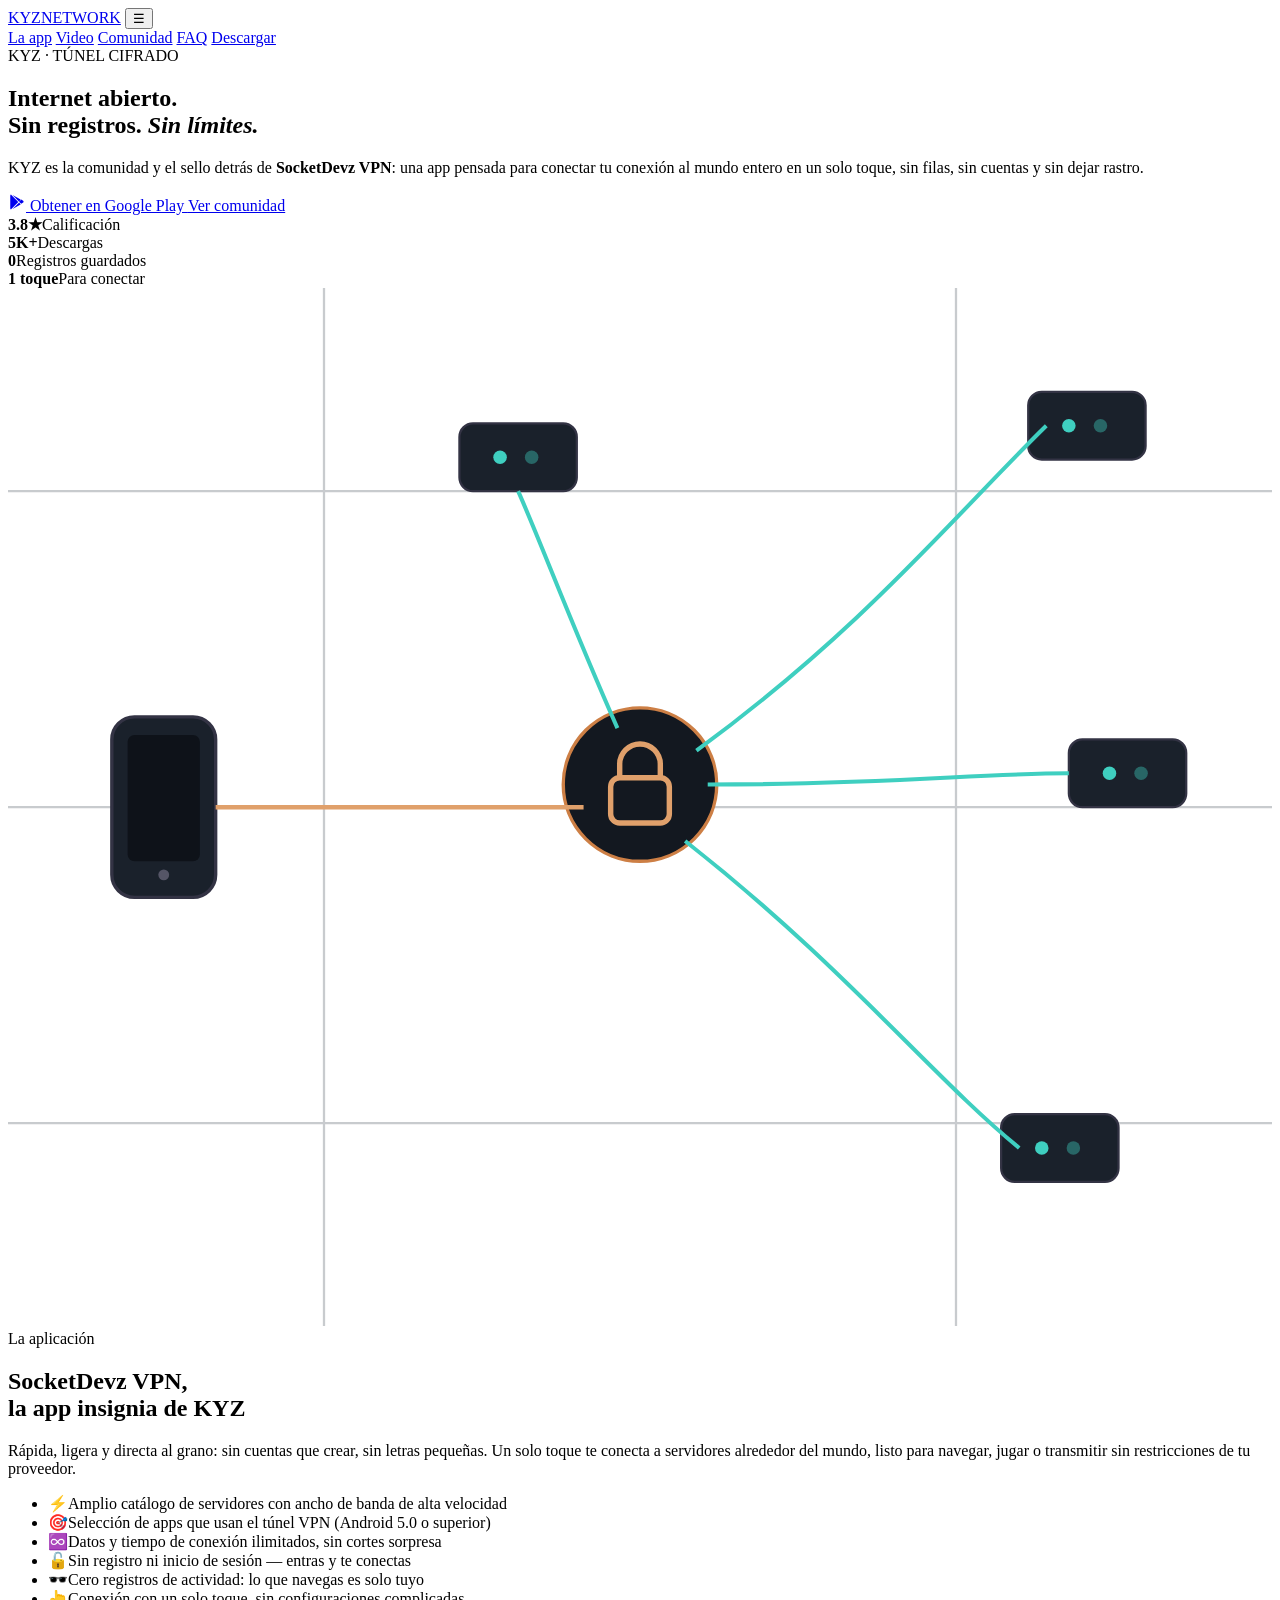
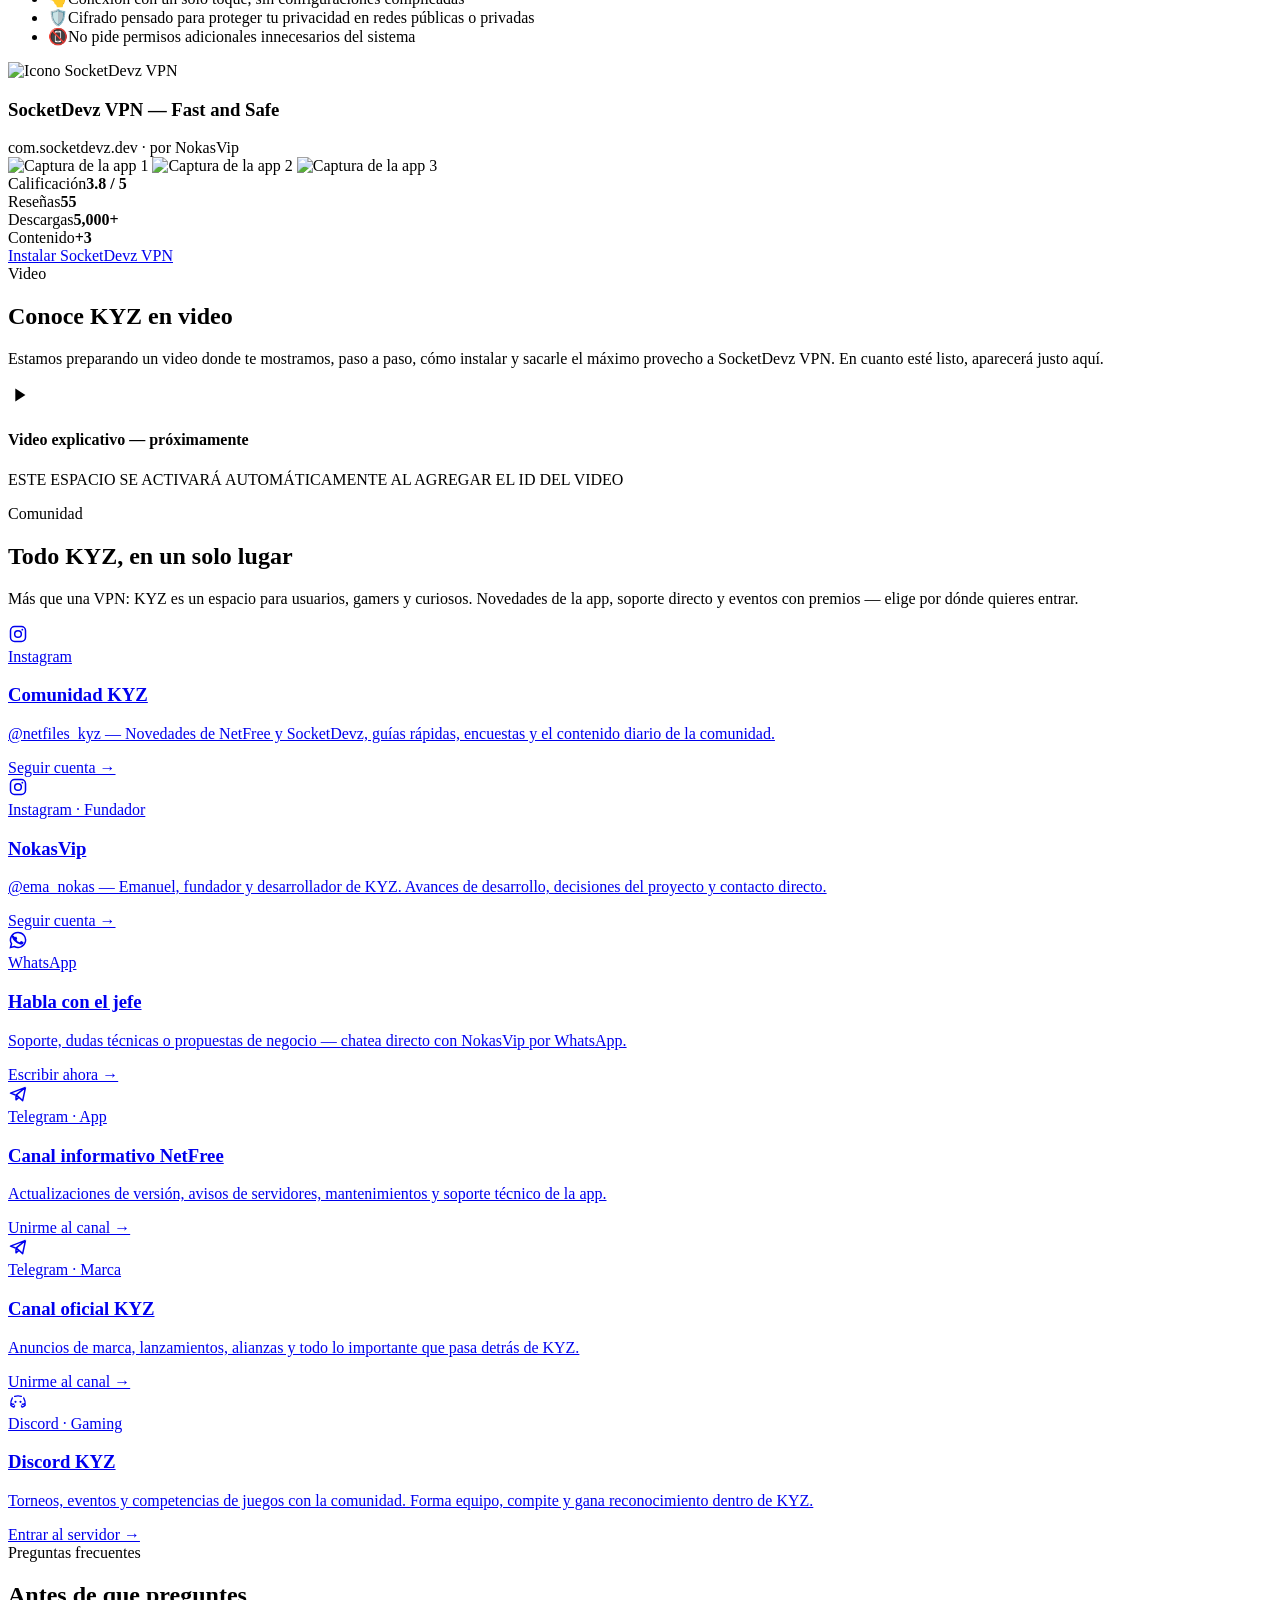
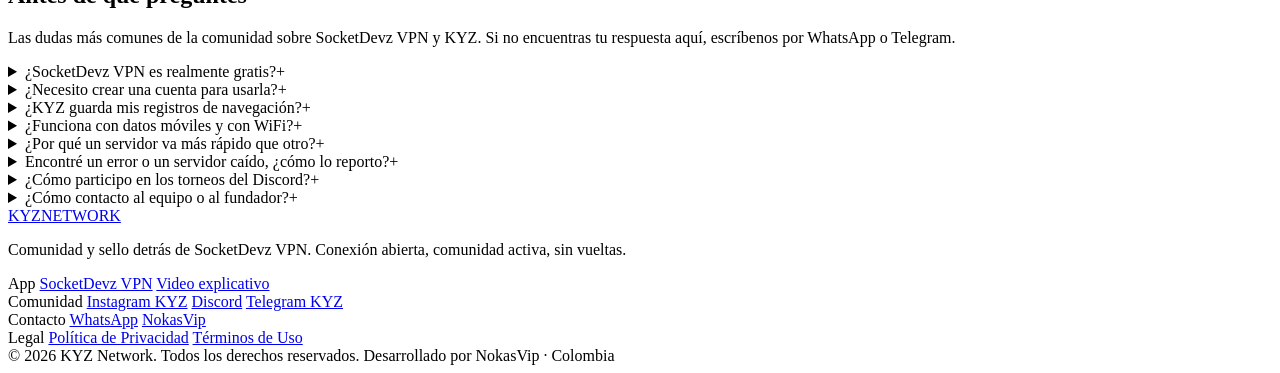
==== index.html @ 9f4a314d "Create index.html" ====
<!DOCTYPE html>
<html lang="es">
<head>
<meta charset="UTF-8">
<meta name="viewport" content="width=device-width, initial-scale=1.0">
<title>KYZ — Comunidad &amp; SocketDevz VPN</title>
<meta name="description" content="KYZ es la comunidad detrás de SocketDevz VPN: conexión libre, comunidad activa y eventos gamer en Discord.">
<meta property="og:title" content="KYZ — Comunidad & SocketDevz VPN">
<meta property="og:description" content="Internet abierto, sin registros y sin límites. Descubre SocketDevz VPN y únete a la comunidad KYZ.">
<meta property="og:type" content="website">
<meta property="og:image" content="https://play-lh.googleusercontent.com/HgV73Gt79AcwJg-j3EZUh3i4ntJRqzrn6laR-VOCdUyyvCtZa-b-gWoMpZCBPGGfjjlmGzwluLI55h9o-TZRcw=w512-h512">
<link rel="icon" href="https://play-lh.googleusercontent.com/HgV73Gt79AcwJg-j3EZUh3i4ntJRqzrn6laR-VOCdUyyvCtZa-b-gWoMpZCBPGGfjjlmGzwluLI55h9o-TZRcw=w60-h60">
<link rel="preconnect" href="https://fonts.googleapis.com">
<link rel="preconnect" href="https://fonts.gstatic.com" crossorigin>
<link href="https://fonts.googleapis.com/css2?family=Space+Grotesk:wght@500;600;700&family=JetBrains+Mono:wght@400;500;600&family=Inter:wght@400;500;600;700&display=swap" rel="stylesheet">
<link rel="stylesheet" href="assets/style.css">
</head>
<body>

<header>
  <nav>
    <a href="index.html" class="brand"><span class="dot"></span>KYZ<span class="sub">NETWORK</span></a>
    <button class="nav-toggle" id="navToggle" aria-label="Abrir menú">☰</button>
    <div class="nav-links" id="navLinks">
      <a href="#app">La app</a>
      <a href="#video">Video</a>
      <a href="#comunidad">Comunidad</a>
      <a href="#faq">FAQ</a>
      <a class="nav-cta" href="https://play.google.com/store/apps/details?id=com.socketdevz.dev&pcampaignid=web_share" target="_blank" rel="noopener">Descargar</a>
    </div>
  </nav>
</header>

<main>

  <!-- HERO -->
  <section class="hero">
    <div class="wrap hero-grid">
      <div>
        <span class="eyebrow">KYZ · TÚNEL CIFRADO</span>
        <h1>Internet abierto.<br>Sin registros. <em>Sin límites.</em></h1>
        <p class="lead">KYZ es la comunidad y el sello detrás de <strong>SocketDevz VPN</strong>: una app pensada para conectar tu conexión al mundo entero en un solo toque, sin filas, sin cuentas y sin dejar rastro.</p>
        <div class="hero-actions">
          <a class="btn btn-primary" href="https://play.google.com/store/apps/details?id=com.socketdevz.dev&pcampaignid=web_share" target="_blank" rel="noopener">
            <svg width="18" height="18" viewBox="0 0 24 24" fill="none"><path d="M3 20.5V3.5C3 2.9 3.35 2.4 3.85 2.15L13.7 12L3.85 21.85C3.35 21.6 3 21.1 3 20.5Z" fill="currentColor"/><path d="M16.8 8.8L6.05 2.65L14.9 11.5L16.8 8.8Z" fill="currentColor"/><path d="M20.2 10.3L17.6 8.8L14.9 11.5L17.6 14.2L20.2 12.7C21 12.25 21 10.75 20.2 10.3Z" fill="currentColor"/><path d="M6.05 21.35L16.8 15.2L14.9 12.5L6.05 21.35Z" fill="currentColor"/></svg>
            Obtener en Google Play
          </a>
          <a class="btn btn-ghost" href="#comunidad">Ver comunidad</a>
        </div>
        <div class="hero-stats">
          <div><b>3.8★</b><span>Calificación</span></div>
          <div><b>5K+</b><span>Descargas</span></div>
          <div><b>0</b><span>Registros guardados</span></div>
          <div><b>1 toque</b><span>Para conectar</span></div>
        </div>
      </div>

      <div class="netviz">
        <svg viewBox="0 0 560 460" xmlns="http://www.w3.org/2000/svg">
          <!-- background grid -->
          <g opacity="0.25">
            <line x1="0" y1="90" x2="560" y2="90" stroke="#2a3340" stroke-width="1"/>
            <line x1="0" y1="230" x2="560" y2="230" stroke="#2a3340" stroke-width="1"/>
            <line x1="0" y1="370" x2="560" y2="370" stroke="#2a3340" stroke-width="1"/>
            <line x1="140" y1="0" x2="140" y2="460" stroke="#2a3340" stroke-width="1"/>
            <line x1="420" y1="0" x2="420" y2="460" stroke="#2a3340" stroke-width="1"/>
          </g>

          <!-- device -->
          <g transform="translate(46,190)">
            <rect x="0" y="0" width="46" height="80" rx="10" fill="#1a212b" stroke="#334" stroke-width="1.5"/>
            <rect x="7" y="8" width="32" height="56" rx="3" fill="#0e1219"/>
            <circle cx="23" cy="70" r="2.4" fill="#556"/>
          </g>

          <!-- lock / tunnel core -->
          <g class="lock-glow" transform="translate(255,195)">
            <circle cx="25" cy="25" r="34" fill="#131820" stroke="#cd7f45" stroke-width="1.5"/>
            <rect x="12" y="22" width="26" height="20" rx="4" fill="none" stroke="#e0a06b" stroke-width="2.4"/>
            <path d="M16 22V16a9 9 0 0 1 18 0v6" fill="none" stroke="#e0a06b" stroke-width="2.4"/>
          </g>

          <!-- server nodes -->
          <g>
            <rect x="452" y="46" width="52" height="30" rx="6" fill="#1a212b" stroke="#334"/>
            <circle class="pulse-node" cx="470" cy="61" r="3" fill="#3fcfc0"/>
            <circle cx="484" cy="61" r="3" fill="#3fcfc0" opacity="0.4"/>

            <rect x="470" y="200" width="52" height="30" rx="6" fill="#1a212b" stroke="#334"/>
            <circle class="pulse-node" cx="488" cy="215" r="3" fill="#3fcfc0"/>
            <circle cx="502" cy="215" r="3" fill="#3fcfc0" opacity="0.4"/>

            <rect x="440" y="366" width="52" height="30" rx="6" fill="#1a212b" stroke="#334"/>
            <circle class="pulse-node" cx="458" cy="381" r="3" fill="#3fcfc0"/>
            <circle cx="472" cy="381" r="3" fill="#3fcfc0" opacity="0.4"/>

            <rect x="200" y="60" width="52" height="30" rx="6" fill="#1a212b" stroke="#334"/>
            <circle class="pulse-node" cx="218" cy="75" r="3" fill="#3fcfc0"/>
            <circle cx="232" cy="75" r="3" fill="#3fcfc0" opacity="0.4"/>
          </g>

          <!-- connecting lines: device -> lock -->
          <path class="dash-line" d="M92 230 H255" stroke="#e0a06b" stroke-width="2" fill="none"/>

          <!-- lock -> servers -->
          <path class="dash-line" d="M305 205 C 380 150, 420 100, 460 61" stroke="#3fcfc0" stroke-width="1.8" fill="none"/>
          <path class="dash-line" d="M310 220 C 390 220, 430 215, 470 215" stroke="#3fcfc0" stroke-width="1.8" fill="none"/>
          <path class="dash-line" d="M300 245 C 370 300, 410 350, 448 381" stroke="#3fcfc0" stroke-width="1.8" fill="none"/>
          <path class="dash-line" d="M270 195 C 250 150, 235 110, 226 90" stroke="#3fcfc0" stroke-width="1.8" fill="none"/>
        </svg>
      </div>
    </div>
  </section>

  <!-- APP -->
  <section class="section" id="app">
    <div class="wrap">
      <div class="section-head">
        <span class="eyebrow">La aplicación</span>
        <h2>SocketDevz VPN,<br>la app insignia de KYZ</h2>
        <p>Rápida, ligera y directa al grano: sin cuentas que crear, sin letras pequeñas. Un solo toque te conecta a servidores alrededor del mundo, listo para navegar, jugar o transmitir sin restricciones de tu proveedor.</p>
      </div>

      <div class="app-layout">
        <ul class="feature-list">
          <li><span class="ic">⚡</span>Amplio catálogo de servidores con ancho de banda de alta velocidad</li>
          <li><span class="ic">🎯</span>Selección de apps que usan el túnel VPN (Android 5.0 o superior)</li>
          <li><span class="ic">♾️</span>Datos y tiempo de conexión ilimitados, sin cortes sorpresa</li>
          <li><span class="ic">🔓</span>Sin registro ni inicio de sesión — entras y te conectas</li>
          <li><span class="ic">🕶️</span>Cero registros de actividad: lo que navegas es solo tuyo</li>
          <li><span class="ic">👆</span>Conexión con un solo toque, sin configuraciones complicadas</li>
          <li><span class="ic">🛡️</span>Cifrado pensado para proteger tu privacidad en redes públicas o privadas</li>
          <li><span class="ic">📵</span>No pide permisos adicionales innecesarios del sistema</li>
        </ul>

        <div class="app-card">
          <div class="app-card-top">
            <img src="https://play-lh.googleusercontent.com/HgV73Gt79AcwJg-j3EZUh3i4ntJRqzrn6laR-VOCdUyyvCtZa-b-gWoMpZCBPGGfjjlmGzwluLI55h9o-TZRcw=w120-h120" alt="Icono SocketDevz VPN">
            <div>
              <h3>SocketDevz VPN — Fast and Safe</h3>
              <div class="meta">com.socketdevz.dev · por NokasVip</div>
            </div>
          </div>

          <div class="app-shots">
            <img src="https://play-lh.googleusercontent.com/kpufwddsK35PontYFR58kqiR_gcnRiL9b1ppUeVMZUDmXOJ41Vch7_exWvfzFuwjMFOMA_sPliMysrZkA3ss7g=w400-h296" alt="Captura de la app 1">
            <img src="https://play-lh.googleusercontent.com/v2ulGV4qvFCuJkTtiyVRS0Gmw04Jya9MuGTbmaxmeIjUYEBbyZ6MdJTQI-BRJe6zUXY4K7ER2O-Vr5y41Em5PQ=w400-h296" alt="Captura de la app 2">
            <img src="https://play-lh.googleusercontent.com/PsmgxaIQ5iQRdXKcPFmwSKSr884DgyBAXEH95DrENH3SBABA8JDO1k5ge61svOSdsrD-LC7poqKqOUCTXlk8vYw=w400-h296" alt="Captura de la app 3">
          </div>

          <div class="rating">
            <div><span>Calificación</span><b>3.8 / 5</b></div>
            <div><span>Reseñas</span><b>55</b></div>
            <div><span>Descargas</span><b>5,000+</b></div>
            <div><span>Contenido</span><b>+3</b></div>
          </div>

          <a class="btn btn-primary" href="https://play.google.com/store/apps/details?id=com.socketdevz.dev&pcampaignid=web_share" target="_blank" rel="noopener">Instalar SocketDevz VPN</a>
        </div>
      </div>
    </div>
  </section>

  <!-- VIDEO -->
  <section class="section" id="video">
    <div class="wrap">
      <div class="section-head">
        <span class="eyebrow">Video</span>
        <h2>Conoce KYZ en video</h2>
        <p>Estamos preparando un video donde te mostramos, paso a paso, cómo instalar y sacarle el máximo provecho a SocketDevz VPN. En cuanto esté listo, aparecerá justo aquí.</p>
      </div>

      <!--
        Cuando tengas el video en YouTube, reemplaza VIDEO_ID_AQUI en el script
        de más abajo (buscar: const YOUTUBE_VIDEO_ID) con el ID de tu video.
        Ejemplo: si tu link es https://www.youtube.com/watch?v=ABC12345678
        el ID es: ABC12345678
      -->
      <div class="video-frame" id="videoFrame">
        <div class="inner" id="videoPlaceholder">
          <div class="play-ic">
            <svg width="22" height="22" viewBox="0 0 24 24" fill="none"><path d="M8 5v14l11-7L8 5z" fill="currentColor"/></svg>
          </div>
          <h4>Video explicativo — próximamente</h4>
          <p>ESTE ESPACIO SE ACTIVARÁ AUTOMÁTICAMENTE AL AGREGAR EL ID DEL VIDEO</p>
        </div>
        <div id="yt-embed-holder"></div>
      </div>
    </div>
  </section>

  <!-- COMUNIDAD -->
  <section class="section" id="comunidad">
    <div class="wrap">
      <div class="section-head">
        <span class="eyebrow">Comunidad</span>
        <h2>Todo KYZ, en un solo lugar</h2>
        <p>Más que una VPN: KYZ es un espacio para usuarios, gamers y curiosos. Novedades de la app, soporte directo y eventos con premios — elige por dónde quieres entrar.</p>
      </div>

      <div class="comm-grid">

        <a class="comm-card" href="https://www.instagram.com/netfiles_kyz" target="_blank" rel="noopener">
          <div class="comm-icon">
            <svg width="20" height="20" viewBox="0 0 24 24" fill="none"><rect x="3" y="3" width="18" height="18" rx="5" stroke="currentColor" stroke-width="1.8"/><circle cx="12" cy="12" r="4" stroke="currentColor" stroke-width="1.8"/><circle cx="17.2" cy="6.8" r="1.1" fill="currentColor"/></svg>
          </div>
          <span class="tag">Instagram</span>
          <h3>Comunidad KYZ</h3>
          <p>@netfiles_kyz — Novedades de NetFree y SocketDevz, guías rápidas, encuestas y el contenido diario de la comunidad.</p>
          <span class="go">Seguir cuenta →</span>
        </a>

        <a class="comm-card" href="https://www.instagram.com/ema_nokas" target="_blank" rel="noopener">
          <div class="comm-icon">
            <svg width="20" height="20" viewBox="0 0 24 24" fill="none"><rect x="3" y="3" width="18" height="18" rx="5" stroke="currentColor" stroke-width="1.8"/><circle cx="12" cy="12" r="4" stroke="currentColor" stroke-width="1.8"/><circle cx="17.2" cy="6.8" r="1.1" fill="currentColor"/></svg>
          </div>
          <span class="tag">Instagram · Fundador</span>
          <h3>NokasVip</h3>
          <p>@ema_nokas — Emanuel, fundador y desarrollador de KYZ. Avances de desarrollo, decisiones del proyecto y contacto directo.</p>
          <span class="go">Seguir cuenta →</span>
        </a>

        <a class="comm-card" href="https://wa.me/573505715452" target="_blank" rel="noopener">
          <div class="comm-icon">
            <svg width="20" height="20" viewBox="0 0 24 24" fill="none"><path d="M12 3a9 9 0 0 0-7.8 13.5L3 21l4.6-1.2A9 9 0 1 0 12 3Z" stroke="currentColor" stroke-width="1.8"/><path d="M8.5 8.6c.2-.6.7-.6 1-.6.3 0 .5 0 .7.5.2.5.7 1.6.7 1.8.1.1.1.3 0 .5-.1.2-.2.3-.4.5-.2.2-.4.4-.2.7.2.4 1 1.6 2.1 2.2 1.4.8 1.5.5 1.8.4.3-.1.9-.9 1.1-1.2.2-.3.4-.3.7-.2.3.1 1.8.9 2.1 1 .3.1.5.2.5.4 0 .1 0 .8-.3 1.5-.3.7-1.7 1.4-2.3 1.4-.6 0-1.3.1-4.3-1.3-3.6-1.7-5.9-5.5-6-5.8-.2-.2-1-1.3-1-2.5 0-1.2.6-1.8.8-2Z" fill="currentColor"/></svg>
          </div>
          <span class="tag">WhatsApp</span>
          <h3>Habla con el jefe</h3>
          <p>Soporte, dudas técnicas o propuestas de negocio — chatea directo con NokasVip por WhatsApp.</p>
          <span class="go">Escribir ahora →</span>
        </a>

        <a class="comm-card" href="https://t.me/NetfreeJTCanal" target="_blank" rel="noopener">
          <div class="comm-icon">
            <svg width="20" height="20" viewBox="0 0 24 24" fill="none"><path d="M21 4 3 11l6 2.2M21 4l-3.4 16-7.6-6.8M21 4 9.6 13.4M9.6 13.4V19l3-2.6" stroke="currentColor" stroke-width="1.8" stroke-linejoin="round"/></svg>
          </div>
          <span class="tag">Telegram · App</span>
          <h3>Canal informativo NetFree</h3>
          <p>Actualizaciones de versión, avisos de servidores, mantenimientos y soporte técnico de la app.</p>
          <span class="go">Unirme al canal →</span>
        </a>

        <a class="comm-card" href="https://t.me/KYZ_CANAL" target="_blank" rel="noopener">
          <div class="comm-icon">
            <svg width="20" height="20" viewBox="0 0 24 24" fill="none"><path d="M21 4 3 11l6 2.2M21 4l-3.4 16-7.6-6.8M21 4 9.6 13.4M9.6 13.4V19l3-2.6" stroke="currentColor" stroke-width="1.8" stroke-linejoin="round"/></svg>
          </div>
          <span class="tag">Telegram · Marca</span>
          <h3>Canal oficial KYZ</h3>
          <p>Anuncios de marca, lanzamientos, alianzas y todo lo importante que pasa detrás de KYZ.</p>
          <span class="go">Unirme al canal →</span>
        </a>

        <a class="comm-card" href="https://discord.gg/exyddnV3CE" target="_blank" rel="noopener">
          <div class="comm-icon">
            <svg width="20" height="20" viewBox="0 0 24 24" fill="none"><path d="M8 6.5c2.7-1 5.3-1 8 0M7 15.8c-2 .5-2.6-.4-3-1M17 15.8c2 .5 2.6-.4 3-1M5.2 8.3c-1.7 3-2 6.6-1.8 8.7 1.5 1.5 3.6 2.3 3.6 2.3l.9-1.5M18.8 8.3c1.7 3 2 6.6 1.8 8.7-1.5 1.5-3.6 2.3-3.6 2.3l-.9-1.5" stroke="currentColor" stroke-width="1.6" stroke-linecap="round"/><circle cx="9" cy="13" r="1.3" fill="currentColor"/><circle cx="15" cy="13" r="1.3" fill="currentColor"/></svg>
          </div>
          <span class="tag">Discord · Gaming</span>
          <h3>Discord KYZ</h3>
          <p>Torneos, eventos y competencias de juegos con la comunidad. Forma equipo, compite y gana reconocimiento dentro de KYZ.</p>
          <span class="go">Entrar al servidor →</span>
        </a>

      </div>
    </div>
  </section>

  <!-- FAQ -->
  <section class="section" id="faq">
    <div class="wrap">
      <div class="section-head">
        <span class="eyebrow">Preguntas frecuentes</span>
        <h2>Antes de que preguntes</h2>
        <p>Las dudas más comunes de la comunidad sobre SocketDevz VPN y KYZ. Si no encuentras tu respuesta aquí, escríbenos por WhatsApp o Telegram.</p>
      </div>

      <div class="faq-list">
        <details class="faq-item">
          <summary>¿SocketDevz VPN es realmente gratis?<span class="plus">+</span></summary>
          <div class="faq-a">Sí. La app es gratuita, sin costo de entrada y sin límite de tiempo de uso. No necesitas tarjeta ni suscripción para conectarte.</div>
        </details>
        <details class="faq-item">
          <summary>¿Necesito crear una cuenta para usarla?<span class="plus">+</span></summary>
          <div class="faq-a">No. No pedimos registro ni inicio de sesión. Instalas la app, tocas conectar y listo.</div>
        </details>
        <details class="faq-item">
          <summary>¿KYZ guarda mis registros de navegación?<span class="plus">+</span></summary>
          <div class="faq-a">No almacenamos registros de actividad (no-logs). Puedes revisar el detalle completo en nuestra <a href="privacidad.html">Política de Privacidad</a>.</div>
        </details>
        <details class="faq-item">
          <summary>¿Funciona con datos móviles y con WiFi?<span class="plus">+</span></summary>
          <div class="faq-a">Sí, SocketDevz VPN funciona sobre cualquier tipo de conexión: datos móviles, WiFi doméstico o redes públicas.</div>
        </details>
        <details class="faq-item">
          <summary>¿Por qué un servidor va más rápido que otro?<span class="plus">+</span></summary>
          <div class="faq-a">La velocidad depende de la distancia al servidor y de cuántas personas lo están usando en ese momento. Si notas lentitud, prueba cambiar de servidor desde la app.</div>
        </details>
        <details class="faq-item">
          <summary>Encontré un error o un servidor caído, ¿cómo lo reporto?<span class="plus">+</span></summary>
          <div class="faq-a">Repórtalo en el <a href="https://t.me/NetfreeJTCanal" target="_blank" rel="noopener">canal informativo de Telegram</a> o directo por <a href="https://wa.me/573505715452" target="_blank" rel="noopener">WhatsApp</a>. El equipo revisa los reportes constantemente.</div>
        </details>
        <details class="faq-item">
          <summary>¿Cómo participo en los torneos del Discord?<span class="plus">+</span></summary>
          <div class="faq-a">Entra al <a href="https://discord.gg/exyddnV3CE" target="_blank" rel="noopener">servidor de Discord de KYZ</a>, revisa el canal de eventos y anota tu equipo cuando se abra la inscripción de cada torneo.</div>
        </details>
        <details class="faq-item">
          <summary>¿Cómo contacto al equipo o al fundador?<span class="plus">+</span></summary>
          <div class="faq-a">Puedes escribir directo por <a href="https://wa.me/573505715452" target="_blank" rel="noopener">WhatsApp</a> o seguir a <a href="https://www.instagram.com/ema_nokas" target="_blank" rel="noopener">NokasVip en Instagram</a>.</div>
        </details>
      </div>
    </div>
  </section>

</main>

<footer>
  <div class="wrap">
    <div class="foot-row">
      <div class="foot-brand">
        <a href="index.html" class="brand"><span class="dot"></span>KYZ<span class="sub">NETWORK</span></a>
        <p>Comunidad y sello detrás de SocketDevz VPN. Conexión abierta, comunidad activa, sin vueltas.</p>
      </div>
      <div class="foot-links">
        <div>
          <span class="h">App</span>
          <a href="https://play.google.com/store/apps/details?id=com.socketdevz.dev&pcampaignid=web_share" target="_blank" rel="noopener">SocketDevz VPN</a>
          <a href="#video">Video explicativo</a>
        </div>
        <div>
          <span class="h">Comunidad</span>
          <a href="https://www.instagram.com/netfiles_kyz" target="_blank" rel="noopener">Instagram KYZ</a>
          <a href="https://discord.gg/exyddnV3CE" target="_blank" rel="noopener">Discord</a>
          <a href="https://t.me/KYZ_CANAL" target="_blank" rel="noopener">Telegram KYZ</a>
        </div>
        <div>
          <span class="h">Contacto</span>
          <a href="https://wa.me/573505715452" target="_blank" rel="noopener">WhatsApp</a>
          <a href="https://www.instagram.com/ema_nokas" target="_blank" rel="noopener">NokasVip</a>
        </div>
        <div>
          <span class="h">Legal</span>
          <a href="privacidad.html">Política de Privacidad</a>
          <a href="terminos.html">Términos de Uso</a>
        </div>
      </div>
    </div>
    <div class="foot-bottom">
      <span>© 2026 KYZ Network. Todos los derechos reservados.</span>
      <span>Desarrollado por NokasVip · Colombia</span>
    </div>
  </div>
</footer>

<script src="assets/main.js"></script>

</body>
</html>
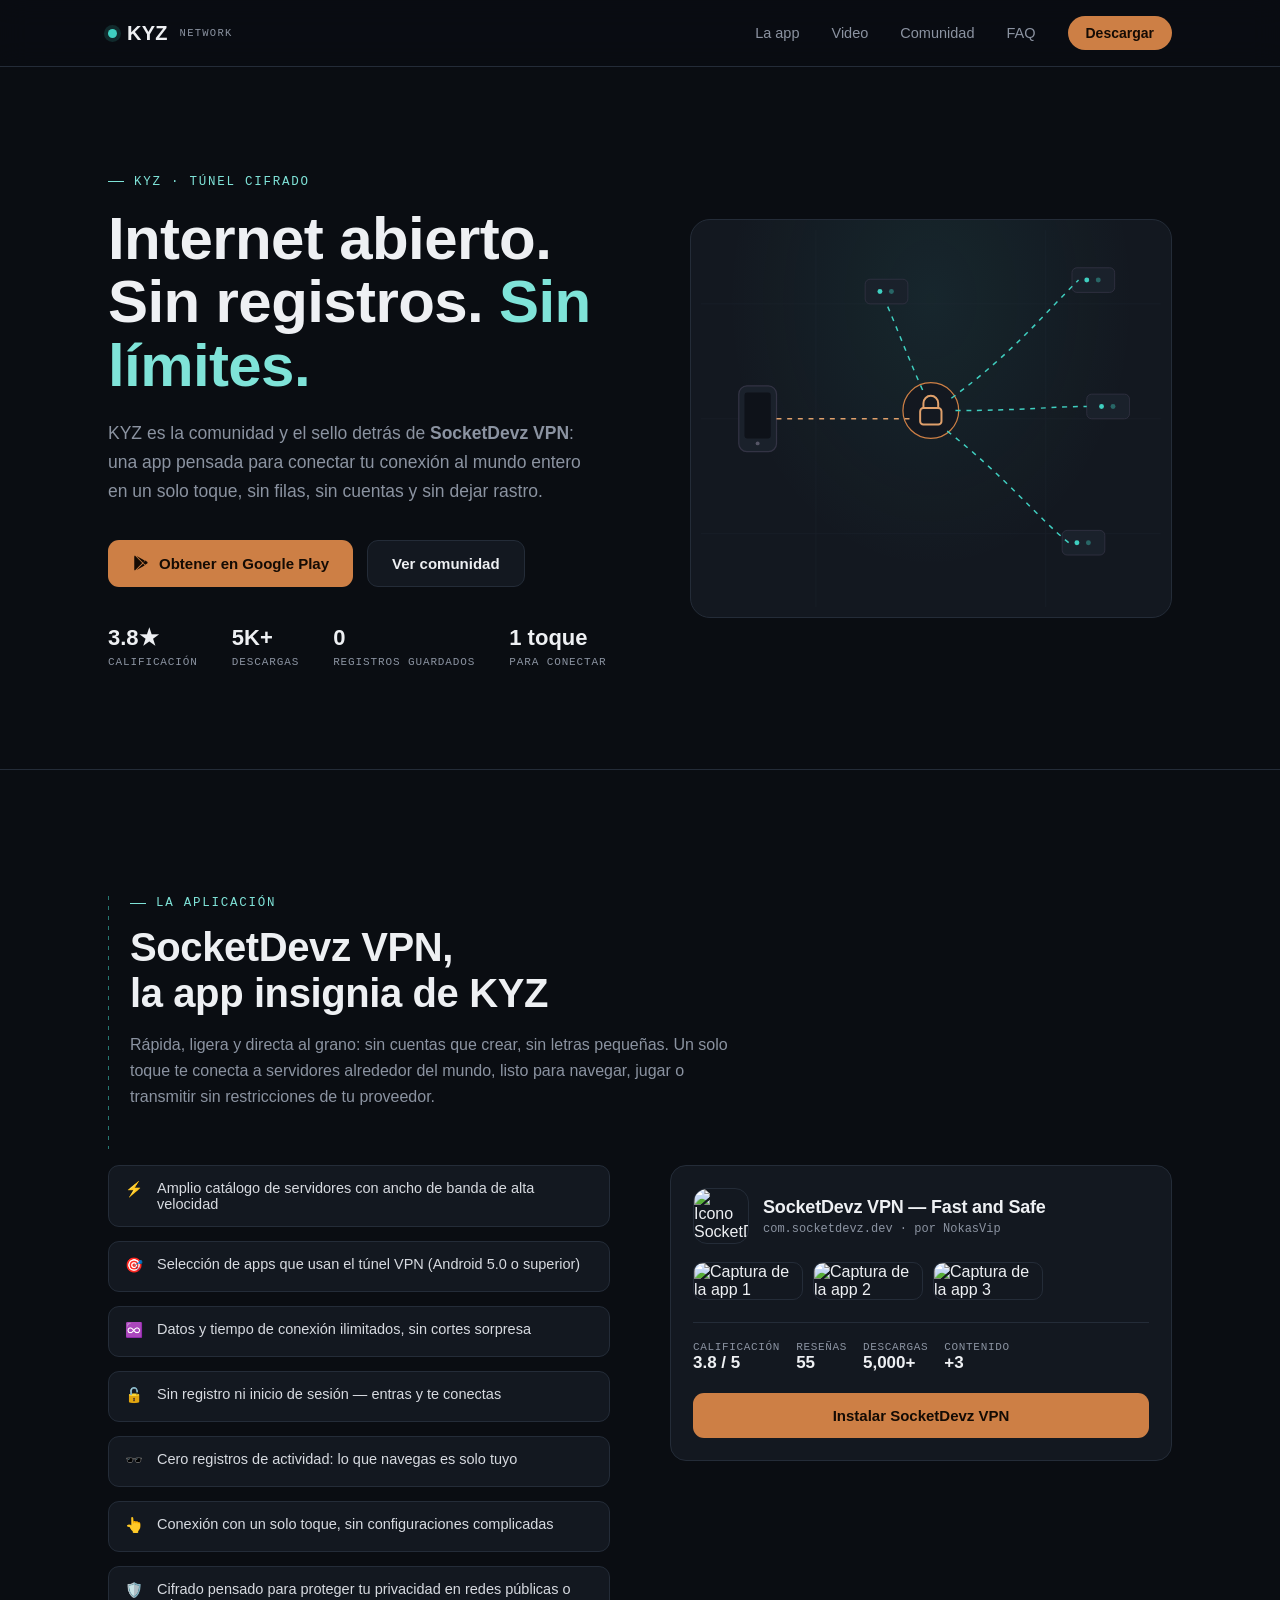
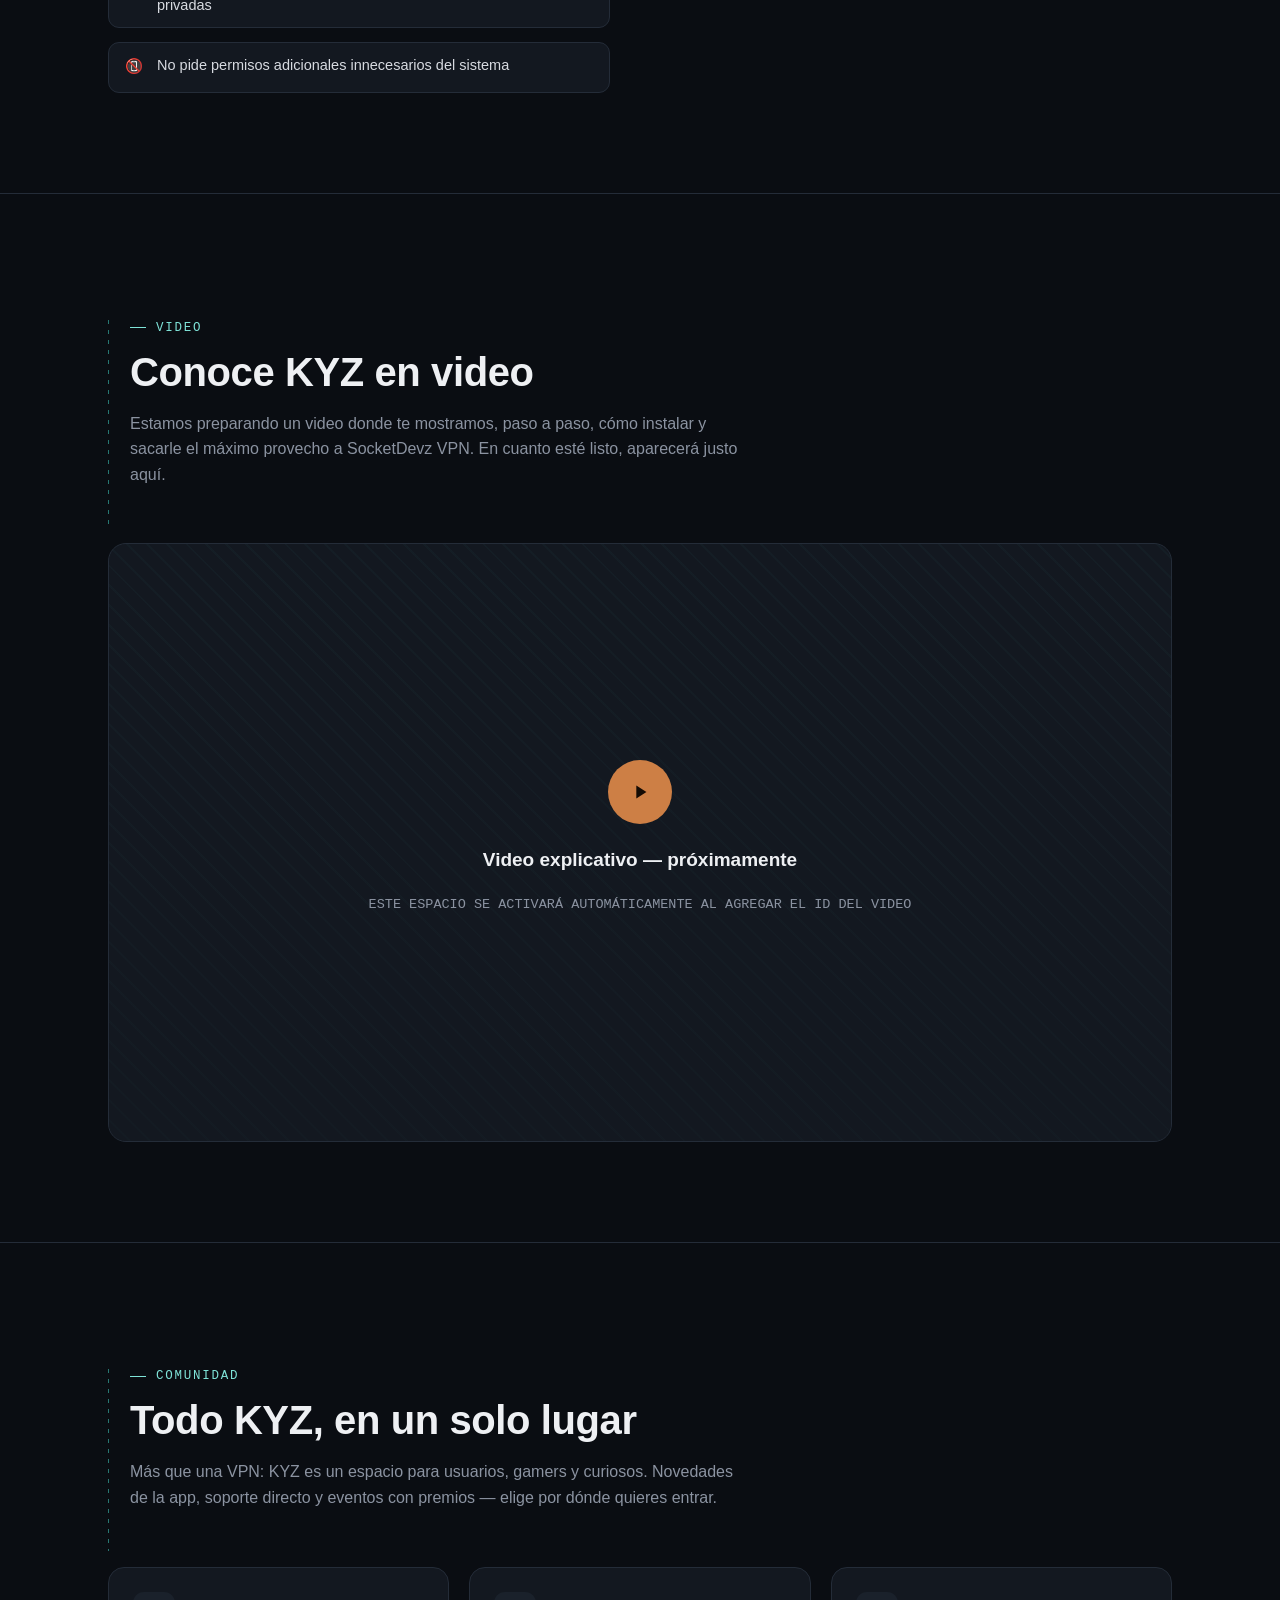
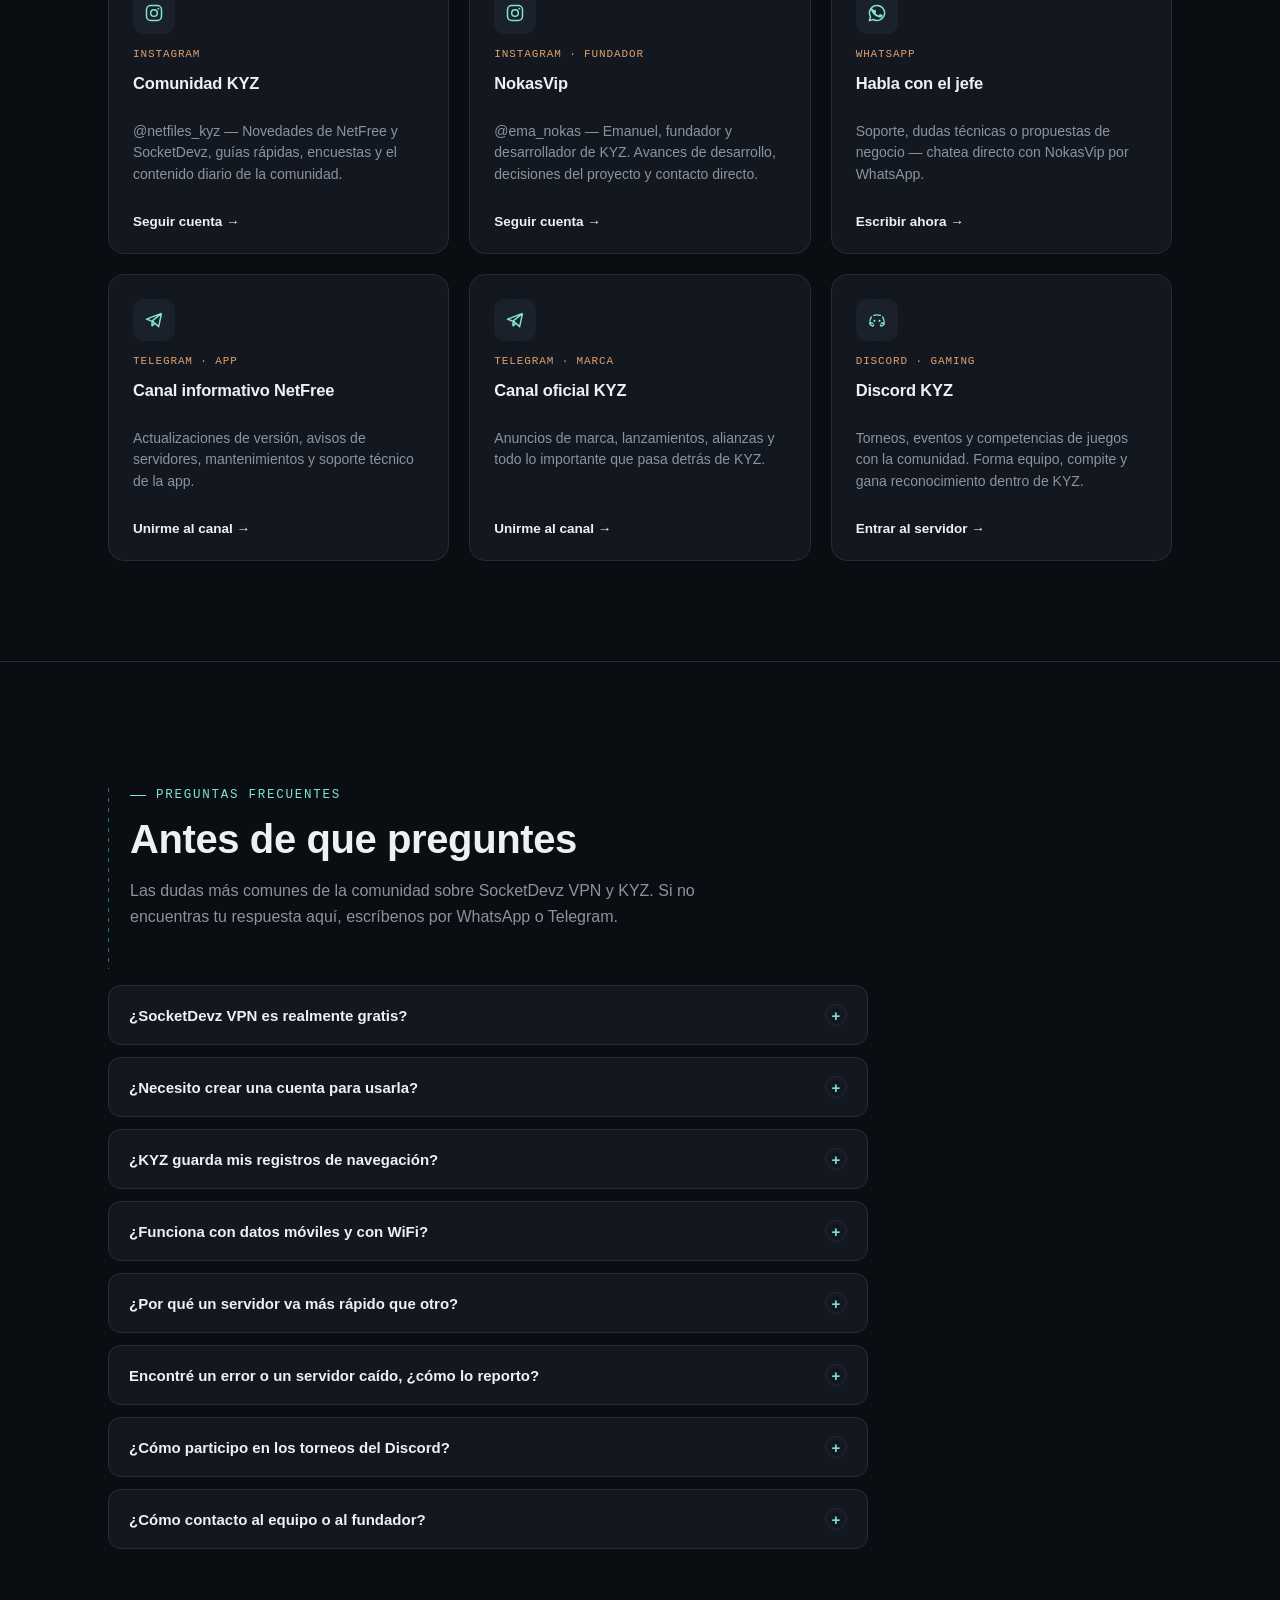
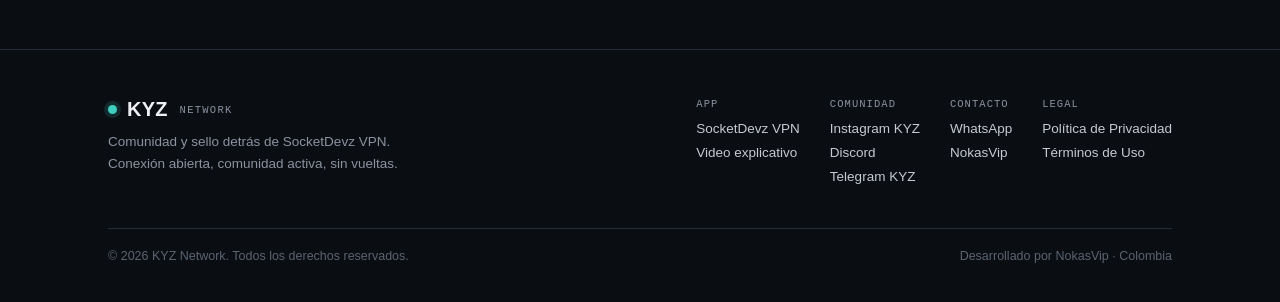
==== commit 633e0adc: "Update index.html" ====
--- a/index.html
+++ b/index.html
@@ -13,7 +13,7 @@
 <link rel="preconnect" href="https://fonts.googleapis.com">
 <link rel="preconnect" href="https://fonts.gstatic.com" crossorigin>
 <link href="https://fonts.googleapis.com/css2?family=Space+Grotesk:wght@500;600;700&family=JetBrains+Mono:wght@400;500;600&family=Inter:wght@400;500;600;700&display=swap" rel="stylesheet">
-<link rel="stylesheet" href="assets/style.css">
+<link rel="stylesheet" href="style.css">
 </head>
 <body>
 
--- a/style.css
+++ b/style.css
@@ -0,0 +1,584 @@
+  :root{
+    --ink:#0a0d12;
+    --ink-soft:#0e1219;
+    --panel:#131820;
+    --panel-2:#1a212b;
+    --line:#242c38;
+    --copper:#cd7f45;
+    --copper-soft:#e0a06b;
+    --teal:#3fcfc0;
+    --teal-soft:#7fe3d8;
+    --paper:#eef0f3;
+    --muted:#8b93a1;
+    --muted-2:#5c6470;
+    --radius:14px;
+  }
+  *{box-sizing:border-box;}
+  html{scroll-behavior:smooth;}
+  body{
+    margin:0;
+    background:var(--ink);
+    color:var(--paper);
+    font-family:'Inter',sans-serif;
+    -webkit-font-smoothing:antialiased;
+    overflow-x:hidden;
+  }
+  h1,h2,h3{
+    font-family:'Space Grotesk',sans-serif;
+    margin:0;
+    letter-spacing:-0.01em;
+  }
+  .mono{
+    font-family:'JetBrains Mono',monospace;
+  }
+  a{color:inherit;text-decoration:none;}
+  img{max-width:100%;display:block;}
+  ::selection{background:var(--copper);color:#0a0d12;}
+
+  /* ---------- layout helpers ---------- */
+  .wrap{
+    max-width:1120px;
+    margin:0 auto;
+    padding:0 28px;
+  }
+  .eyebrow{
+    display:inline-flex;
+    align-items:center;
+    gap:10px;
+    font-family:'JetBrains Mono',monospace;
+    font-size:12.5px;
+    letter-spacing:0.14em;
+    text-transform:uppercase;
+    color:var(--teal-soft);
+  }
+  .eyebrow::before{
+    content:"";
+    width:16px;height:1px;
+    background:var(--teal-soft);
+    display:inline-block;
+  }
+  .section{
+    position:relative;
+    padding:120px 0 100px;
+    border-top:1px solid var(--line);
+  }
+  .section-head{
+    max-width:640px;
+    margin-bottom:56px;
+  }
+  .section-head h2{
+    font-size:clamp(28px,4vw,40px);
+    font-weight:600;
+    margin-top:14px;
+    line-height:1.15;
+  }
+  .section-head p{
+    margin-top:16px;
+    color:var(--muted);
+    font-size:16px;
+    line-height:1.6;
+  }
+
+  /* ---------- nav ---------- */
+  header{
+    position:fixed;
+    top:0;left:0;right:0;
+    z-index:50;
+    backdrop-filter:blur(14px);
+    background:rgba(10,13,18,0.72);
+    border-bottom:1px solid var(--line);
+  }
+  nav{
+    max-width:1120px;
+    margin:0 auto;
+    padding:16px 28px;
+    display:flex;
+    align-items:center;
+    justify-content:space-between;
+  }
+  .brand{
+    display:flex;
+    align-items:center;
+    gap:10px;
+    font-family:'Space Grotesk',sans-serif;
+    font-weight:700;
+    font-size:20px;
+    letter-spacing:0.01em;
+  }
+  .brand .dot{
+    width:9px;height:9px;border-radius:50%;
+    background:var(--teal);
+    box-shadow:0 0 0 4px rgba(63,207,192,0.15);
+  }
+  .brand span.sub{
+    font-family:'JetBrains Mono',monospace;
+    font-size:10.5px;
+    color:var(--muted);
+    font-weight:500;
+    letter-spacing:0.12em;
+    margin-left:2px;
+  }
+  .nav-links{
+    display:flex;
+    align-items:center;
+    gap:32px;
+    font-size:14.5px;
+    font-weight:500;
+    color:var(--muted);
+  }
+  .nav-links a:hover{color:var(--paper);}
+  .nav-cta{
+    padding:9px 18px;
+    border-radius:100px;
+    background:var(--copper);
+    color:#140b04;
+    font-weight:600;
+    font-size:14px;
+    white-space:nowrap;
+  }
+  .nav-toggle{display:none;background:none;border:none;color:var(--paper);font-size:22px;cursor:pointer;}
+  @media (max-width:760px){
+    .nav-links{
+      position:absolute;top:100%;left:0;right:0;
+      background:var(--ink-soft);
+      flex-direction:column;
+      align-items:flex-start;
+      padding:20px 28px 26px;
+      gap:18px;
+      border-bottom:1px solid var(--line);
+      display:none;
+    }
+    .nav-links.open{display:flex;}
+    .nav-toggle{display:block;}
+  }
+
+  /* ---------- route line (signature motif) ---------- */
+  .section .eyebrow{position:relative;padding-left:0;}
+  .section-head{position:relative;padding-left:22px;}
+  .section-head::before{
+    content:"";
+    position:absolute;
+    left:0;top:6px;bottom:-40px;
+    width:1px;
+    background-image:linear-gradient(var(--teal) 40%, transparent 0%);
+    background-size:1px 10px;
+    background-repeat:repeat-y;
+    animation:route-flow 1.2s linear infinite;
+    opacity:0.55;
+  }
+  @keyframes route-flow{
+    from{background-position-y:0;}
+    to{background-position-y:20px;}
+  }
+
+  /* ---------- hero ---------- */
+  .hero{
+    padding:168px 0 100px;
+    position:relative;
+  }
+  .hero-grid{
+    display:grid;
+    grid-template-columns:1.05fr 0.95fr;
+    gap:50px;
+    align-items:center;
+  }
+  @media (max-width:860px){
+    .hero-grid{grid-template-columns:1fr;}
+  }
+  .hero h1{
+    font-size:clamp(38px,5.6vw,60px);
+    font-weight:700;
+    line-height:1.06;
+    margin-top:18px;
+  }
+  .hero h1 em{
+    font-style:normal;
+    color:var(--teal-soft);
+  }
+  .hero p.lead{
+    margin-top:22px;
+    font-size:17.5px;
+    line-height:1.65;
+    color:var(--muted);
+    max-width:480px;
+  }
+  .hero-actions{
+    margin-top:34px;
+    display:flex;
+    gap:14px;
+    flex-wrap:wrap;
+  }
+  .btn{
+    display:inline-flex;
+    align-items:center;
+    gap:9px;
+    padding:14px 24px;
+    border-radius:11px;
+    font-weight:600;
+    font-size:15px;
+    transition:transform .18s ease, box-shadow .18s ease;
+  }
+  .btn-primary{
+    background:var(--copper);
+    color:#140b04;
+    box-shadow:0 0 0 0 rgba(205,127,69,0.4);
+  }
+  .btn-primary:hover{transform:translateY(-2px);box-shadow:0 10px 24px -8px rgba(205,127,69,0.55);}
+  .btn-ghost{
+    border:1px solid var(--line);
+    color:var(--paper);
+    background:var(--panel);
+  }
+  .btn-ghost:hover{border-color:var(--teal);color:var(--teal-soft);}
+  .hero-stats{
+    margin-top:38px;
+    display:flex;
+    gap:34px;
+    flex-wrap:wrap;
+  }
+  .hero-stats div b{
+    display:block;
+    font-family:'Space Grotesk',sans-serif;
+    font-size:22px;
+    font-weight:700;
+    color:var(--paper);
+  }
+  .hero-stats div span{
+    font-family:'JetBrains Mono',monospace;
+    font-size:11px;
+    letter-spacing:0.08em;
+    color:var(--muted);
+    text-transform:uppercase;
+  }
+
+  /* ---------- hero network illustration ---------- */
+  .netviz{
+    position:relative;
+    background:radial-gradient(ellipse at 50% 20%, rgba(63,207,192,0.08), transparent 60%), var(--panel);
+    border:1px solid var(--line);
+    border-radius:20px;
+    padding:10px;
+    overflow:hidden;
+  }
+  .netviz svg{width:100%;height:auto;display:block;}
+  .dash-line{
+    stroke-dasharray:6 7;
+    animation:dash-move 2.4s linear infinite;
+  }
+  @keyframes dash-move{to{stroke-dashoffset:-130;}}
+  .pulse-node{
+    animation:pulse-node 2.6s ease-in-out infinite;
+    transform-origin:center;
+  }
+  @keyframes pulse-node{
+    0%,100%{opacity:0.55;transform:scale(1);}
+    50%{opacity:1;transform:scale(1.25);}
+  }
+  .lock-glow{
+    animation:lock-glow 3s ease-in-out infinite;
+  }
+  @keyframes lock-glow{
+    0%,100%{filter:drop-shadow(0 0 2px rgba(205,127,69,0.5));}
+    50%{filter:drop-shadow(0 0 9px rgba(205,127,69,0.85));}
+  }
+
+  /* ---------- app section ---------- */
+  .app-layout{
+    display:grid;
+    grid-template-columns:1fr 1fr;
+    gap:60px;
+    align-items:start;
+  }
+  @media (max-width:900px){.app-layout{grid-template-columns:1fr;}}
+  .feature-list{list-style:none;margin:0;padding:0;display:grid;gap:14px;}
+  .feature-list li{
+    display:flex;
+    align-items:flex-start;
+    gap:12px;
+    padding:14px 16px;
+    background:var(--panel);
+    border:1px solid var(--line);
+    border-radius:11px;
+    font-size:14.5px;
+    color:#d7dae0;
+  }
+  .feature-list li .ic{
+    flex:0 0 auto;
+    width:20px;height:20px;
+    color:var(--teal-soft);
+    margin-top:1px;
+  }
+  .app-card{
+    background:var(--panel);
+    border:1px solid var(--line);
+    border-radius:16px;
+    padding:22px;
+  }
+  .app-card-top{
+    display:flex;
+    align-items:center;
+    gap:14px;
+  }
+  .app-card-top img{
+    width:56px;height:56px;border-radius:14px;
+    border:1px solid var(--line);
+  }
+  .app-card-top h3{font-size:18px;font-weight:600;}
+  .app-card-top .meta{
+    font-family:'JetBrains Mono',monospace;
+    font-size:12px;
+    color:var(--muted);
+    margin-top:4px;
+  }
+  .app-card .rating{
+    display:flex;
+    gap:16px;
+    margin-top:18px;
+    padding-top:18px;
+    border-top:1px solid var(--line);
+  }
+  .app-card .rating div span{
+    display:block;font-family:'JetBrains Mono',monospace;font-size:11px;color:var(--muted);text-transform:uppercase;letter-spacing:0.06em;
+  }
+  .app-card .rating div b{font-size:17px;font-family:'Space Grotesk',sans-serif;}
+  .app-shots{
+    display:flex;
+    gap:10px;
+    margin-top:18px;
+    overflow-x:auto;
+    padding-bottom:4px;
+  }
+  .app-shots img{
+    width:110px;border-radius:10px;border:1px solid var(--line);flex:0 0 auto;
+  }
+  .app-card .btn{margin-top:20px;width:100%;justify-content:center;}
+
+  /* ---------- video section ---------- */
+  .video-frame{
+    position:relative;
+    border-radius:18px;
+    border:1px solid var(--line);
+    background:var(--panel);
+    aspect-ratio:16/9;
+    display:flex;
+    align-items:center;
+    justify-content:center;
+    overflow:hidden;
+  }
+  .video-frame::before{
+    content:"";
+    position:absolute;inset:0;
+    background:
+      linear-gradient(rgba(19,24,32,0.4), rgba(19,24,32,0.7)),
+      repeating-linear-gradient(45deg, rgba(63,207,192,0.05) 0 2px, transparent 2px 14px);
+  }
+  .video-frame .inner{
+    position:relative;z-index:1;
+    text-align:center;
+    padding:20px;
+  }
+  .video-frame .play-ic{
+    width:64px;height:64px;
+    border-radius:50%;
+    background:var(--copper);
+    display:flex;align-items:center;justify-content:center;
+    margin:0 auto 18px;
+    color:#140b04;
+  }
+  .video-frame h4{font-family:'Space Grotesk',sans-serif;font-size:19px;font-weight:600;}
+  .video-frame p{color:var(--muted);font-size:13.5px;margin-top:8px;font-family:'JetBrains Mono',monospace;}
+  #yt-embed-holder{width:100%;height:100%;position:relative;z-index:2;display:none;}
+  #yt-embed-holder iframe{width:100%;height:100%;border:0;}
+
+  /* ---------- community ---------- */
+  .comm-grid{
+    display:grid;
+    grid-template-columns:repeat(3,1fr);
+    gap:20px;
+  }
+  @media (max-width:900px){.comm-grid{grid-template-columns:repeat(2,1fr);}}
+  @media (max-width:620px){.comm-grid{grid-template-columns:1fr;}}
+  .comm-card{
+    background:var(--panel);
+    border:1px solid var(--line);
+    border-radius:16px;
+    padding:24px;
+    display:flex;
+    flex-direction:column;
+    gap:14px;
+    transition:border-color .18s ease, transform .18s ease;
+  }
+  .comm-card:hover{border-color:var(--teal);transform:translateY(-3px);}
+  .comm-icon{
+    width:42px;height:42px;
+    border-radius:11px;
+    display:flex;align-items:center;justify-content:center;
+    background:var(--panel-2);
+    color:var(--teal-soft);
+  }
+  .comm-card h3{font-size:16.5px;font-weight:600;}
+  .comm-card .tag{
+    font-family:'JetBrains Mono',monospace;
+    font-size:11px;
+    color:var(--copper-soft);
+    text-transform:uppercase;
+    letter-spacing:0.08em;
+  }
+  .comm-card p{
+    font-size:14px;
+    color:var(--muted);
+    line-height:1.55;
+    flex:1;
+  }
+  .comm-card .go{
+    font-size:13.5px;
+    font-weight:600;
+    color:var(--paper);
+    display:inline-flex;
+    align-items:center;
+    gap:6px;
+  }
+  .comm-card:hover .go{color:var(--teal-soft);}
+
+  /* ---------- footer ---------- */
+  footer{
+    border-top:1px solid var(--line);
+    padding:48px 0 34px;
+  }
+  .foot-row{
+    display:flex;
+    justify-content:space-between;
+    align-items:flex-start;
+    flex-wrap:wrap;
+    gap:24px;
+  }
+  .foot-brand p{
+    margin-top:10px;
+    color:var(--muted);
+    font-size:13.5px;
+    max-width:320px;
+    line-height:1.6;
+  }
+  .foot-links{
+    display:flex;
+    gap:30px;
+    flex-wrap:wrap;
+  }
+  .foot-links div{display:flex;flex-direction:column;gap:9px;}
+  .foot-links span.h{
+    font-family:'JetBrains Mono',monospace;
+    font-size:10.5px;
+    letter-spacing:0.1em;
+    color:var(--muted);
+    text-transform:uppercase;
+    margin-bottom:2px;
+  }
+  .foot-links a{font-size:13.5px;color:#c6cad2;}
+  .foot-links a:hover{color:var(--teal-soft);}
+  .foot-bottom{
+    margin-top:40px;
+    padding-top:20px;
+    border-top:1px solid var(--line);
+    font-size:12.5px;
+    color:var(--muted-2, #5c6470);
+    display:flex;
+    justify-content:space-between;
+    flex-wrap:wrap;
+    gap:10px;
+  }
+
+  /* ---------- faq ---------- */
+  .faq-list{
+    display:flex;
+    flex-direction:column;
+    gap:12px;
+    max-width:760px;
+  }
+  .faq-item{
+    background:var(--panel);
+    border:1px solid var(--line);
+    border-radius:12px;
+    overflow:hidden;
+  }
+  .faq-item summary{
+    list-style:none;
+    cursor:pointer;
+    padding:18px 20px;
+    display:flex;
+    align-items:center;
+    justify-content:space-between;
+    gap:16px;
+    font-weight:600;
+    font-size:15px;
+    color:var(--paper);
+  }
+  .faq-item summary::-webkit-details-marker{display:none;}
+  .faq-item summary .plus{
+    flex:0 0 auto;
+    width:22px;height:22px;
+    border-radius:50%;
+    border:1px solid var(--line);
+    display:flex;align-items:center;justify-content:center;
+    color:var(--teal-soft);
+    font-size:15px;
+    transition:transform .2s ease;
+  }
+  .faq-item[open] summary .plus{transform:rotate(45deg);border-color:var(--teal);}
+  .faq-item .faq-a{
+    padding:0 20px 20px;
+    color:var(--muted);
+    font-size:14.5px;
+    line-height:1.65;
+    max-width:620px;
+  }
+
+  /* ---------- legal pages ---------- */
+  .legal-hero{
+    padding:150px 0 40px;
+    border-bottom:1px solid var(--line);
+  }
+  .legal-hero .updated{
+    margin-top:14px;
+    font-family:'JetBrains Mono',monospace;
+    font-size:12.5px;
+    color:var(--muted);
+  }
+  .legal-body{
+    padding:56px 0 100px;
+    max-width:760px;
+    margin:0 auto;
+  }
+  .legal-body h2{
+    font-size:21px;
+    font-weight:600;
+    margin-top:44px;
+    margin-bottom:14px;
+    padding-top:20px;
+    border-top:1px solid var(--line);
+  }
+  .legal-body h2:first-child{border-top:none;padding-top:0;margin-top:0;}
+  .legal-body p{
+    color:#c6cad2;
+    font-size:15px;
+    line-height:1.75;
+    margin:0 0 14px;
+  }
+  .legal-body ul{
+    color:#c6cad2;
+    font-size:15px;
+    line-height:1.75;
+    margin:0 0 14px;
+    padding-left:20px;
+  }
+  .legal-body ul li{margin-bottom:6px;}
+  .legal-body a{color:var(--teal-soft);text-decoration:underline;text-underline-offset:3px;}
+  .legal-note{
+    margin-top:36px;
+    padding:16px 18px;
+    border:1px dashed var(--line);
+    border-radius:12px;
+    font-family:'JetBrains Mono',monospace;
+    font-size:12.5px;
+    color:var(--muted);
+    line-height:1.6;
+  }
